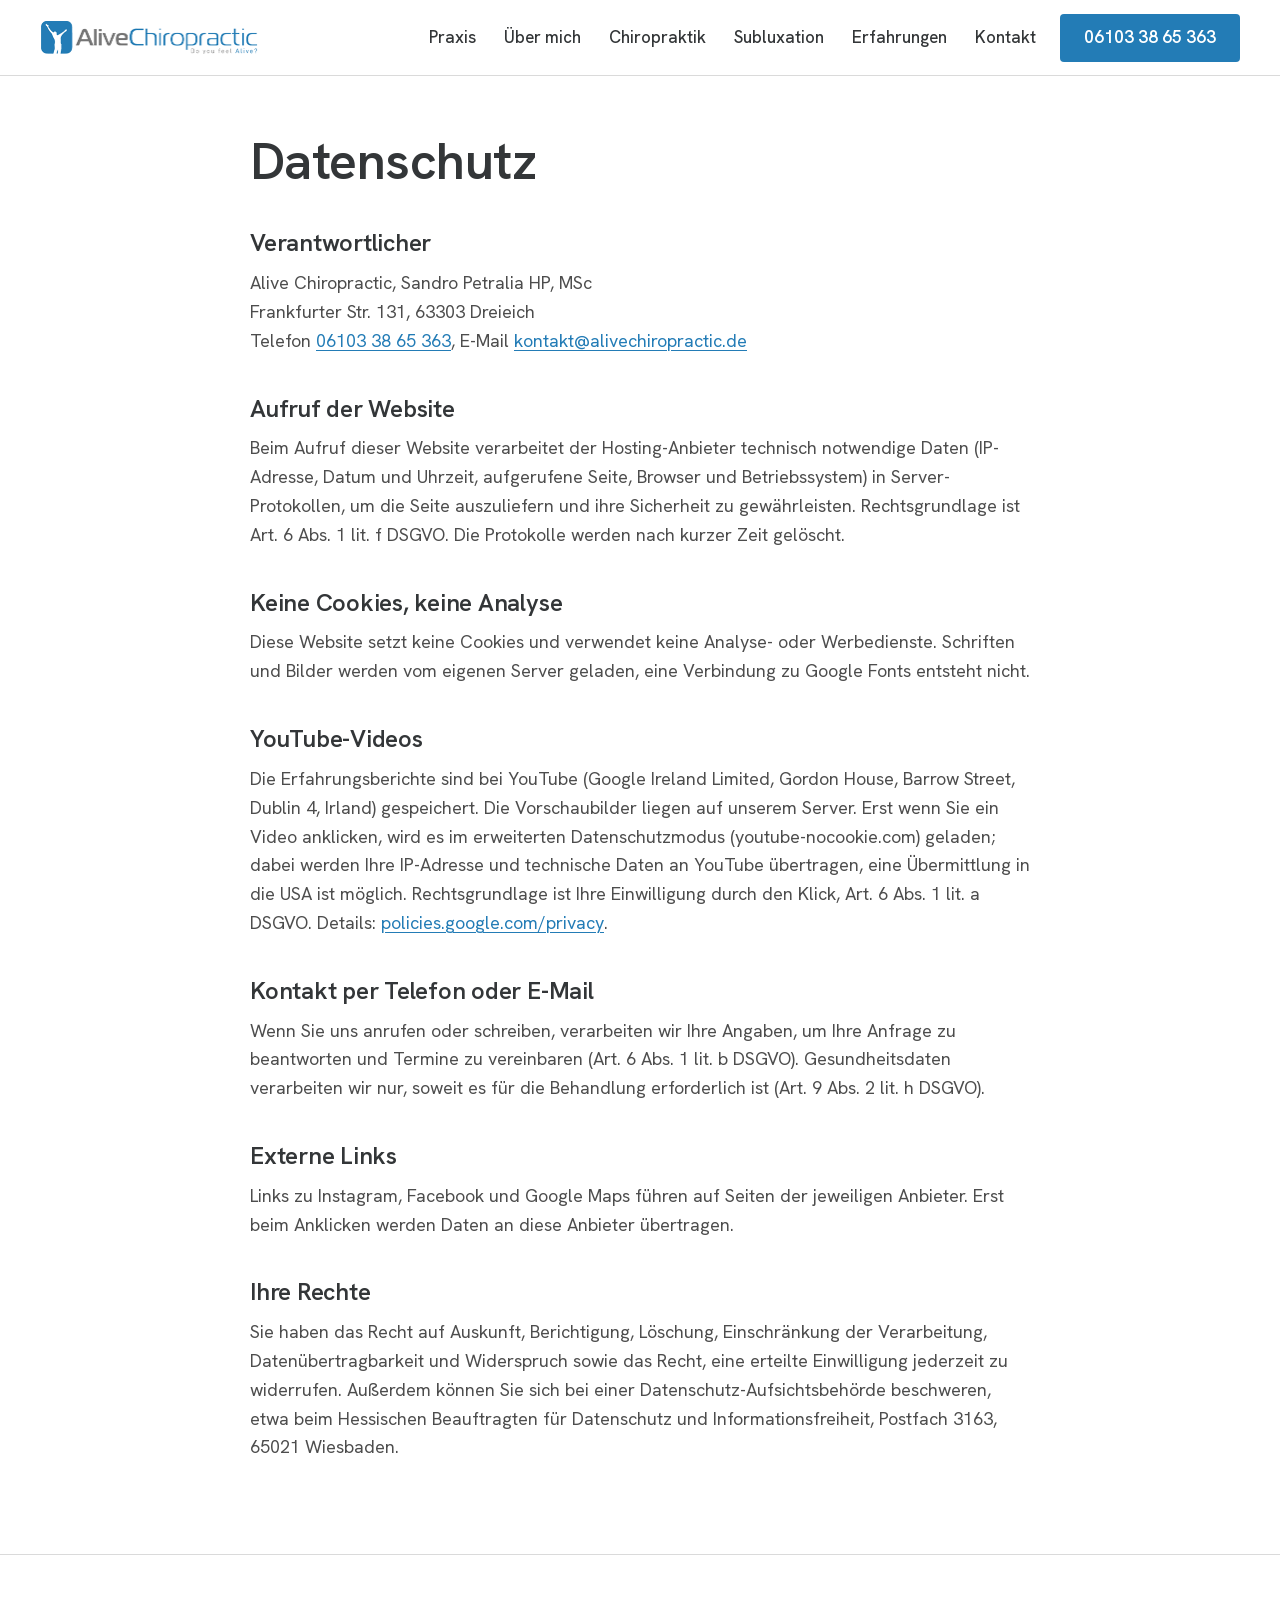
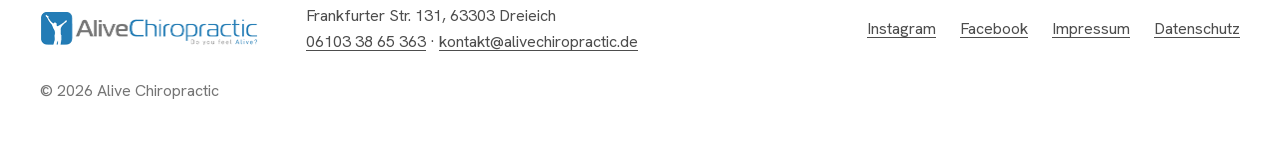
==== datenschutz.html @ 6c3cbe97 "Vorschau aktualisiert" ====
<!doctype html>
<html lang="de">
<head>
<meta charset="utf-8">
<meta name="viewport" content="width=device-width, initial-scale=1">
<title>Datenschutz · Alive Chiropractic</title>
<meta name="robots" content="noindex, nofollow">
<meta name="theme-color" content="#237CB6">
<link rel="icon" href="img/favicon.png">
<link rel="stylesheet" href="fonts/fonts.css">
<link rel="stylesheet" href="css/style.css">
</head>
<body>

<header class="kopf" data-kopf>
  <div class="wrap kopf-in">
    <a class="kopf-logo" href="./" aria-label="Alive Chiropractic, zur Startseite"><img src="img/logo.png" alt="Alive Chiropractic · Do you feel Alive?" width="437" height="66"></a>
    <nav class="kopf-nav" id="menu" aria-label="Hauptmenü">
      <a href="./#praxis">Praxis</a>
      <a href="./#ueber">Über mich</a>
      <a href="./#chiropraktik">Chiropraktik</a>
      <a href="./#subluxation">Subluxation</a>
      <a href="./#erfahrungen">Erfahrungen</a>
      <a href="./#kontakt">Kontakt</a>
    </nav>
    <a class="btn btn-blau kopf-tel" href="tel:+4961033865363">06103 38 65 363</a>
    <button class="kopf-toggle" type="button" aria-controls="menu" aria-expanded="false" data-toggle><span></span><span></span><span class="sr">Menü</span></button>
  </div>
</header>

<main class="seite">
<div class="wrap">
<h1>Datenschutz</h1>
<h2>Verantwortlicher</h2>
<p>Alive Chiropractic, Sandro Petralia HP, MSc<br>Frankfurter Str. 131, 63303 Dreieich<br>Telefon <a href="tel:+4961033865363">06103 38 65 363</a>, E-Mail <a href="mailto:kontakt@alivechiropractic.de">kontakt@alivechiropractic.de</a></p>
<h2>Aufruf der Website</h2>
<p>Beim Aufruf dieser Website verarbeitet der Hosting-Anbieter technisch notwendige Daten (IP-Adresse, Datum und Uhrzeit, aufgerufene Seite, Browser und Betriebssystem) in Server-Protokollen, um die Seite auszuliefern und ihre Sicherheit zu gewährleisten. Rechtsgrundlage ist Art. 6 Abs. 1 lit. f DSGVO. Die Protokolle werden nach kurzer Zeit gelöscht.</p>
<h2>Keine Cookies, keine Analyse</h2>
<p>Diese Website setzt keine Cookies und verwendet keine Analyse- oder Werbedienste. Schriften und Bilder werden vom eigenen Server geladen, eine Verbindung zu Google Fonts entsteht nicht.</p>
<h2>YouTube-Videos</h2>
<p>Die Erfahrungsberichte sind bei YouTube (Google Ireland Limited, Gordon House, Barrow Street, Dublin 4, Irland) gespeichert. Die Vorschaubilder liegen auf unserem Server. Erst wenn Sie ein Video anklicken, wird es im erweiterten Datenschutzmodus (youtube-nocookie.com) geladen; dabei werden Ihre IP-Adresse und technische Daten an YouTube übertragen, eine Übermittlung in die USA ist möglich. Rechtsgrundlage ist Ihre Einwilligung durch den Klick, Art. 6 Abs. 1 lit. a DSGVO. Details: <a href="https://policies.google.com/privacy" target="_blank" rel="noopener">policies.google.com/privacy</a>.</p>
<h2>Kontakt per Telefon oder E-Mail</h2>
<p>Wenn Sie uns anrufen oder schreiben, verarbeiten wir Ihre Angaben, um Ihre Anfrage zu beantworten und Termine zu vereinbaren (Art. 6 Abs. 1 lit. b DSGVO). Gesundheitsdaten verarbeiten wir nur, soweit es für die Behandlung erforderlich ist (Art. 9 Abs. 2 lit. h DSGVO).</p>
<h2>Externe Links</h2>
<p>Links zu Instagram, Facebook und Google Maps führen auf Seiten der jeweiligen Anbieter. Erst beim Anklicken werden Daten an diese Anbieter übertragen.</p>
<h2>Ihre Rechte</h2>
<p>Sie haben das Recht auf Auskunft, Berichtigung, Löschung, Einschränkung der Verarbeitung, Datenübertragbarkeit und Widerspruch sowie das Recht, eine erteilte Einwilligung jederzeit zu widerrufen. Außerdem können Sie sich bei einer Datenschutz-Aufsichtsbehörde beschweren, etwa beim Hessischen Beauftragten für Datenschutz und Informationsfreiheit, Postfach 3163, 65021 Wiesbaden.</p>
</div>
</main>

<footer class="fuss">
  <div class="wrap fuss-in">
    <img class="fuss-logo" src="img/logo.png" alt="Alive Chiropractic" width="437" height="66" loading="lazy">
    <p>Frankfurter Str. 131, 63303 Dreieich<br><a href="tel:+4961033865363">06103 38 65 363</a> · <a href="mailto:kontakt@alivechiropractic.de">kontakt@alivechiropractic.de</a></p>
    <nav class="fuss-nav" aria-label="Weitere Links">
      <a href="https://www.instagram.com/alivechiropractic/" target="_blank" rel="noopener">Instagram</a>
      <a href="https://www.facebook.com/alivechiropractic/" target="_blank" rel="noopener">Facebook</a>
      <a href="impressum.html">Impressum</a>
      <a href="datenschutz.html">Datenschutz</a>
    </nav>
    <p class="fuss-copy">© 2026 Alive Chiropractic</p>
  </div>
</footer>

<script src="js/site.js" defer></script>
</body>
</html>
---- fonts/fonts.css ----
/* Hanken Grotesk normal 300-800 latin-ext */
@font-face {
  font-family: 'Hanken Grotesk';
  font-style: normal;
  font-weight: 300 800;
  font-display: swap;
  src: url(hanken-grotesk-normal-300-800-latin-ext.woff2) format('woff2');
  unicode-range: U+0100-02BA, U+02BD-02C5, U+02C7-02CC, U+02CE-02D7, U+02DD-02FF, U+0304, U+0308, U+0329, U+1D00-1DBF, U+1E00-1E9F, U+1EF2-1EFF, U+2020, U+20A0-20AB, U+20AD-20C4, U+2113, U+2C60-2C7F, U+A720-A7FF;
}
/* Hanken Grotesk normal 300-800 latin */
@font-face {
  font-family: 'Hanken Grotesk';
  font-style: normal;
  font-weight: 300 800;
  font-display: swap;
  src: url(hanken-grotesk-normal-300-800-latin.woff2) format('woff2');
  unicode-range: U+0000-00FF, U+0131, U+0152-0153, U+02BB-02BC, U+02C6, U+02DA, U+02DC, U+0304, U+0308, U+0329, U+2000-206F, U+20AC, U+2122, U+2191, U+2193, U+2212, U+2215, U+FEFF, U+FFFD;
}
---- css/style.css ----
/* Alive Chiropractic · Redesign 2026
   Farben wie bisher: Logo-Blau #237CB6, Logo-Grau #757575, Textgrau, Weiß, helles Grau.
   Eine Schrift (Hanken Grotesk), mobile first (min-width 600 / 900 / 1200). */
:root {
  --blau: #237CB6;
  --blau-dunkel: #1A6496;
  --grau: #757575;
  --text: #333638;
  --text-2: #4D4D4D;
  --linie: #DADADA;
  --hell: #F0F0F0;
  --weiss: #FFFFFF;
  --kopf-h: 64px;
  --rand: 20px;
  --font: "Hanken Grotesk", "Helvetica Neue", Arial, sans-serif;
}
@media (min-width: 900px) { :root { --kopf-h: 76px; --rand: 40px; } }

*, *::before, *::after { box-sizing: border-box; }
html { -webkit-text-size-adjust: 100%; scroll-behavior: smooth; scroll-padding-top: var(--kopf-h); }
body { margin: 0; background: var(--weiss); color: var(--text); font: 400 18px/1.6 var(--font); -webkit-font-smoothing: antialiased; }
img { display: block; max-width: 100%; height: auto; }
a { color: var(--blau); text-decoration-thickness: 1px; text-underline-offset: 3px; }
a:hover { color: var(--blau-dunkel); }
h1, h2, h3, p, dl, dd, ul, figure { margin: 0; }
h1, h2, h3 { font-weight: 600; line-height: 1.12; letter-spacing: -0.01em; hyphens: auto; overflow-wrap: break-word; }
.sr { position: absolute; width: 1px; height: 1px; overflow: hidden; clip: rect(0 0 0 0); white-space: nowrap; }
.wrap { width: 100%; max-width: 1320px; margin: 0 auto; padding: 0 var(--rand); }

/* Buttons: rechteckig, Logo-Blau */
.btn { display: inline-flex; align-items: center; justify-content: center; min-height: 48px; padding: 0 22px; border: 2px solid transparent; border-radius: 4px;
  font: 600 17px/1.2 var(--font); text-decoration: none; white-space: nowrap; transition: background .2s, color .2s, border-color .2s; }
.btn-blau { background: var(--blau); color: var(--weiss); }
.btn-blau:hover { background: var(--blau-dunkel); color: var(--weiss); }
.btn-weiss { background: var(--weiss); color: var(--blau); }
.btn-weiss:hover { background: #E6F0F7; color: var(--blau-dunkel); }
.btn-linie { border-color: rgba(255,255,255,.85); color: var(--weiss); }
.btn-linie:hover { background: rgba(255,255,255,.14); color: var(--weiss); }
.pfeil { font-weight: 600; text-decoration: none; }
.pfeil::after { content: " →"; }
.pfeil:hover { text-decoration: underline; }

/* Kopfzeile */
.kopf { position: fixed; inset: 0 0 auto; z-index: 50; height: var(--kopf-h); background: var(--weiss); border-bottom: 1px solid var(--linie); }
.kopf-in { display: flex; align-items: center; gap: 24px; height: 100%; }
.kopf-logo { flex: 0 1 auto; margin-right: auto; }
.kopf-logo img { width: 190px; }
.kopf-nav { display: none; }
.kopf-tel { display: none; }
.kopf-toggle { position: relative; width: 44px; height: 44px; margin-right: -10px; border: 0; background: none; cursor: pointer; }
.kopf-toggle span:not(.sr) { position: absolute; left: 11px; right: 11px; height: 2px; background: var(--text); transition: transform .25s; }
.kopf-toggle span:nth-child(1) { top: 17px; }
.kopf-toggle span:nth-child(2) { top: 25px; }
.kopf.is-open .kopf-toggle span:nth-child(1) { transform: translateY(4px) rotate(45deg); }
.kopf.is-open .kopf-toggle span:nth-child(2) { transform: translateY(-4px) rotate(-45deg); }
.kopf.is-open .kopf-nav { display: flex; flex-direction: column; position: absolute; top: var(--kopf-h); left: 0; right: 0; padding: 8px var(--rand) 24px; background: var(--weiss); border-bottom: 1px solid var(--linie); }
.kopf-nav a { padding: 12px 0; color: var(--text); font-weight: 500; text-decoration: none; border-bottom: 1px solid var(--hell); }
.kopf-nav a:hover { color: var(--blau); }
@media (min-width: 600px) { .kopf-tel { display: inline-flex; } }
@media (min-width: 1240px) {
  .kopf-logo img { width: 218px; }
  .kopf-toggle { display: none; }
  .kopf-nav, .kopf.is-open .kopf-nav { display: flex; flex-direction: row; position: static; gap: 28px; padding: 0; border: 0; background: none; }
  .kopf-nav a { padding: 6px 0; border: 0; font-size: 17px; }
}

/* Hero: gepinnte Bildfolge (js/hero.js) */
.hero { position: relative; height: 100vh; height: 100svh; min-height: 520px; padding-top: var(--kopf-h); background: #3D82C2; }
.hero-stage { position: relative; height: 100%; overflow: hidden; }
.hero-poster, .hero-canvas { position: absolute; inset: 0; width: 100%; height: 100%; }
.hero-poster { object-fit: cover; object-position: 75% 100%; }
.hero.is-ready .hero-poster { visibility: hidden; }
.hero-shade { position: absolute; inset: 0; pointer-events: none;
  background: linear-gradient(180deg, rgba(20,60,100,.38) 0%, rgba(20,60,100,.12) 40%, rgba(20,60,100,0) 60%); }
.hero-copy { position: relative; z-index: 2; padding-top: 28px; color: var(--weiss); container-type: inline-size; }
.hero-title { max-width: 11ch; font-size: min(64px, 13cqi); font-weight: 650; text-shadow: 0 1px 24px rgba(10,40,70,.25); }
.hero-lead { max-width: 30em; margin-top: 14px; font-size: 18px; line-height: 1.5; text-shadow: 0 1px 14px rgba(10,40,70,.35); }
.hero-cta { display: flex; flex-wrap: wrap; gap: 12px; margin-top: 22px; }
.hero-note { position: absolute; z-index: 2; right: 12px; bottom: 10px; color: rgba(255,255,255,.85); font-size: 12px; text-shadow: 0 1px 6px rgba(0,0,0,.4); }
@media (min-width: 900px) and (min-aspect-ratio: 11/10) {
  .hero-shade { background: linear-gradient(90deg, rgba(20,60,100,.42) 0%, rgba(20,60,100,.18) 38%, rgba(20,60,100,0) 58%); }
  .hero-copy { position: absolute; inset: 0; display: flex; flex-direction: column; justify-content: center; padding-top: 0; padding-bottom: 6vh; }
  .hero-copy > * { max-width: 640px; }
  .hero-title { font-size: min(84px, 8.4cqi); }
  .hero-lead { font-size: 21px; margin-top: 20px; }
  .hero-cta { margin-top: 30px; }
  .hero-note { right: 20px; bottom: 14px; font-size: 13px; }
}

/* Abschnitte: Titel links, Text rechts */
.abschnitt { padding: 64px 0; }
.raster { display: grid; gap: 20px; container-type: inline-size; }
.raster-2 { margin-top: 48px; padding-top: 28px; border-top: 1px solid var(--linie); }
.titel { font-size: min(44px, 9cqi); color: var(--text); }
.titel-klein { font-size: 22px; line-height: 1.25; }
.text { display: grid; gap: 18px; max-width: 760px; }
.text p { color: var(--text-2); }
.gross { font-size: 22px; line-height: 1.45; color: var(--text) !important; }
.unter { margin-top: 8px; color: var(--grau); font-size: 19px; }
.hinweis { font-size: 16px; }
.antwort { font-size: 72px; line-height: 1; font-weight: 700; color: var(--blau) !important; letter-spacing: -0.02em; }
@media (min-width: 900px) {
  .abschnitt { padding: 110px 0; }
  .raster { grid-template-columns: 5fr 7fr; gap: 48px; align-items: start; }
  .titel { font-size: min(52px, 4.4cqi); }
  .kontakt-text .titel { font-size: min(52px, 10cqi); }
  .raster-2 { margin-top: 72px; padding-top: 40px; }
  .titel-klein { font-size: 24px; }
  .gross { font-size: 25px; }
  .antwort { font-size: 120px; }
}

/* Bildband unter der Begrüßung (Originalfoto 1155 x 412) */
.band { margin-top: 56px; }
.band img { width: 100%; max-width: 1320px; margin: 0 auto; aspect-ratio: 1155 / 412; object-fit: cover; }
@media (max-width: 599px) { .band img { aspect-ratio: 4 / 3; object-position: 60% 50%; } }
@media (min-width: 900px) { .band { margin-top: 88px; padding: 0 var(--rand); } }

/* Über mich: graue Fläche, Name links mit Foto, Text und Faktentabelle rechts */
.grau { background: var(--hell); }
.person img { width: 100%; margin-top: 28px; border-radius: 4px; }
.fakten { margin-top: 12px; border-top: 1px solid var(--linie); }
.fakten div { display: grid; gap: 2px; padding: 14px 0; border-bottom: 1px solid var(--linie); }
.fakten dt { font-weight: 600; color: var(--text); }
.fakten dd { color: var(--text-2); }
@media (min-width: 600px) { .fakten div { grid-template-columns: 9.5em 1fr; gap: 16px; } }
@media (min-width: 900px) { .person img { margin-top: 40px; } }

/* Listen */
.liste { list-style: none; padding: 0; display: grid; grid-template-columns: 1fr; border-top: 1px solid var(--linie); }
.liste li { padding: 11px 0; border-bottom: 1px solid var(--linie); color: var(--text); }
@media (min-width: 600px) { .liste:not(.liste-1) { grid-template-columns: 1fr 1fr; column-gap: 32px; } }

/* Blaues Band: Subluxation */
.blau { padding: 64px 0; background: var(--blau); color: var(--weiss); }
.blau .titel, .blau .gross, .blau .text p, .blau .titel-klein { color: var(--weiss) !important; }
.blau .gross { margin-top: 20px; }
.blau .text p { color: #EAF2F8 !important; }
.blau .titel-klein { margin-top: 12px; }
.blau .liste { border-color: rgba(255,255,255,.35); }
.blau .liste li { color: var(--weiss); border-color: rgba(255,255,255,.35); }
@media (min-width: 900px) { .blau { padding: 110px 0; } }

/* Erfahrungsvideos */
.videos { display: grid; gap: 28px; margin-top: 40px; align-items: start; }
.video { position: relative; display: block; padding: 0; border: 0; background: none; text-align: left; font: inherit; color: var(--text); cursor: pointer; }
.video img { width: 100%; aspect-ratio: 16 / 9; object-fit: cover; border-radius: 4px; }
.video::before { content: ""; position: absolute; z-index: 1; left: 16px; top: 16px; width: 56px; height: 40px; border-radius: 6px; background: var(--blau); transition: background .2s; }
.video::after { content: ""; position: absolute; z-index: 2; left: 39px; top: 27px; border-style: solid; border-width: 9px 0 9px 14px; border-color: transparent transparent transparent #fff; }
.video:hover::before { background: var(--blau-dunkel); }
.video.is-playing::before, .video.is-playing::after { display: none; }
.video-titel { display: block; margin-top: 12px; font-weight: 600; font-size: 18px; line-height: 1.35; }
.video:hover .video-titel { color: var(--blau); }
.video-frame { position: relative; aspect-ratio: 16 / 9; }
.video-frame iframe { position: absolute; inset: 0; width: 100%; height: 100%; border: 0; border-radius: 4px; }
@media (min-width: 600px) { .videos { grid-template-columns: 1fr 1fr; } }
@media (min-width: 900px) { .videos { grid-template-columns: repeat(3, 1fr); gap: 40px 32px; margin-top: 64px; } }

/* Kontakt */
.kontakt { padding: 64px 0; background: var(--hell); }
.kontakt-in { display: grid; gap: 40px; }
.kontakt-text { display: grid; gap: 16px; align-content: start; container-type: inline-size; }
.kontakt-text .gross { margin-top: 4px; }
.kontakt-tel { margin-top: 8px; font-size: min(40px, 10cqi); font-weight: 650; text-decoration: none; letter-spacing: -0.01em; }
address { font-style: normal; color: var(--text); }
.kontakt-text .titel-klein { margin-top: 16px; }
.zeiten { border-top: 1px solid var(--linie); }
.zeiten div { display: grid; gap: 2px; padding: 12px 0; border-bottom: 1px solid var(--linie); }
.zeiten dt { font-weight: 600; }
.zeiten dd { color: var(--text-2); }
.zeiten .is-heute dt::after { content: "Heute"; display: block; font-size: 15px; font-weight: 600; color: var(--blau); }
@media (min-width: 600px) { .zeiten div { grid-template-columns: 13em 1fr; gap: 16px; } }
.karte img { width: 100%; border: 1px solid var(--linie); border-radius: 4px; background: #F2F4F6; }
.karte figcaption { margin-top: 12px; }
@media (min-width: 900px) {
  .kontakt { padding: 110px 0; }
  .kontakt-in { grid-template-columns: 5fr 7fr; gap: 64px; }
  .karte { align-self: start; margin-top: 8px; }
}

/* Fuß */
.fuss { padding: 48px 0 40px; border-top: 1px solid var(--linie); background: var(--weiss); font-size: 16px; color: var(--text-2); }
.fuss-in { display: grid; gap: 18px; }
.fuss-logo { width: 218px; }
.fuss a { color: var(--text-2); }
.fuss a:hover { color: var(--blau); }
.fuss-nav { display: flex; flex-wrap: wrap; gap: 8px 24px; }
.fuss-copy { color: var(--grau); }
@media (min-width: 900px) {
  .fuss-in { grid-template-columns: auto 1fr auto; align-items: center; gap: 24px 48px; }
  .fuss-copy { grid-column: 1 / -1; }
}

/* Unterseiten (Impressum, Datenschutz) */
.seite { padding: calc(var(--kopf-h) + 56px) 0 80px; }
.seite .wrap { max-width: 860px; container-type: inline-size; }
.seite h1 { font-size: min(52px, 10cqi); margin-bottom: 32px; }
.seite h2 { font-size: 24px; margin: 40px 0 12px; }
.seite h3 { font-size: 19px; margin: 24px 0 8px; }
.seite p, .seite li { color: var(--text-2); margin-bottom: 12px; overflow-wrap: break-word; }

@media (prefers-reduced-motion: reduce) { html { scroll-behavior: auto; } }
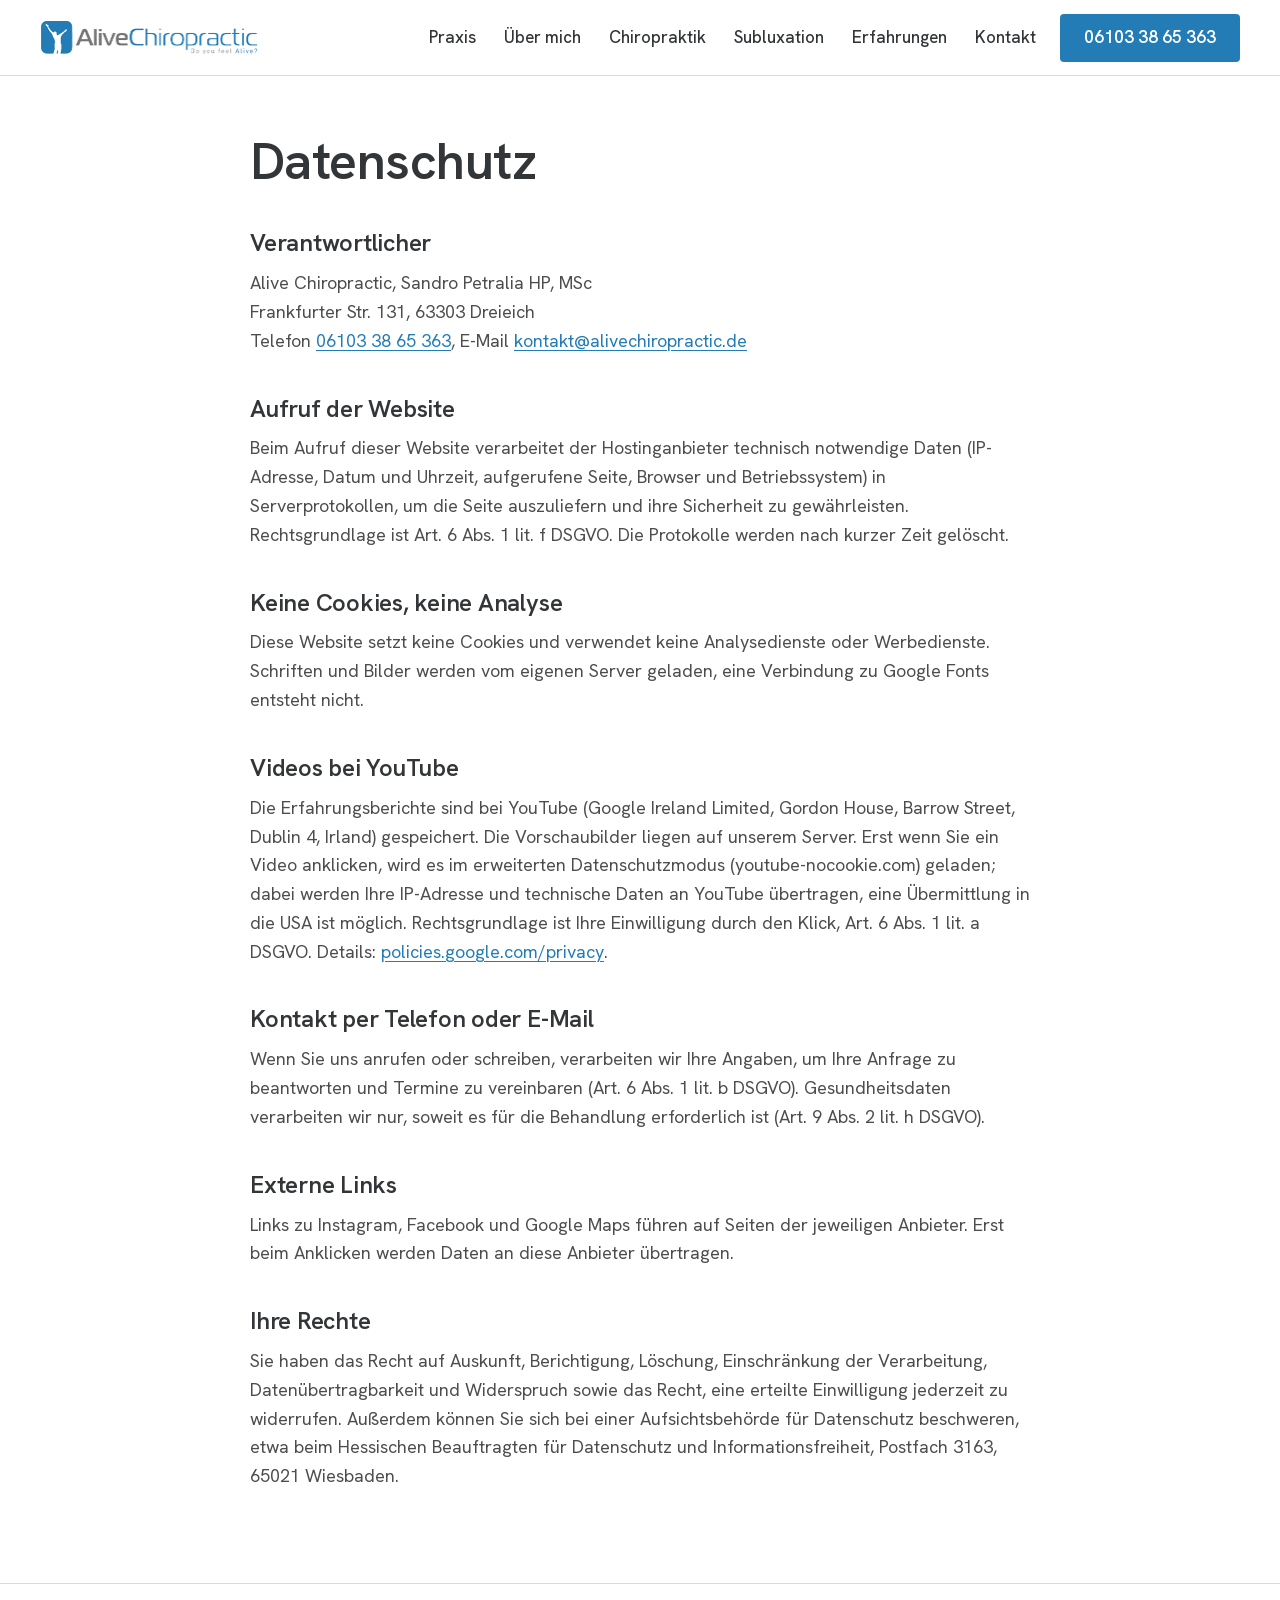
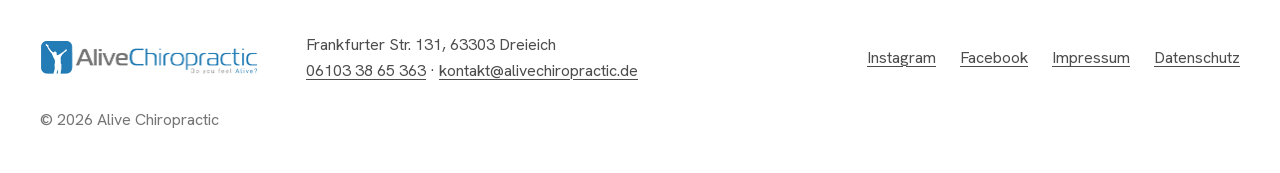
==== commit 2bedd664: "Vorschau aktualisiert" ====
--- a/datenschutz.html
+++ b/datenschutz.html
@@ -34,17 +34,17 @@
 <h2>Verantwortlicher</h2>
 <p>Alive Chiropractic, Sandro Petralia HP, MSc<br>Frankfurter Str. 131, 63303 Dreieich<br>Telefon <a href="tel:+4961033865363">06103 38 65 363</a>, E-Mail <a href="mailto:kontakt@alivechiropractic.de">kontakt@alivechiropractic.de</a></p>
 <h2>Aufruf der Website</h2>
-<p>Beim Aufruf dieser Website verarbeitet der Hosting-Anbieter technisch notwendige Daten (IP-Adresse, Datum und Uhrzeit, aufgerufene Seite, Browser und Betriebssystem) in Server-Protokollen, um die Seite auszuliefern und ihre Sicherheit zu gewährleisten. Rechtsgrundlage ist Art. 6 Abs. 1 lit. f DSGVO. Die Protokolle werden nach kurzer Zeit gelöscht.</p>
+<p>Beim Aufruf dieser Website verarbeitet der Hostinganbieter technisch notwendige Daten (IP-Adresse, Datum und Uhrzeit, aufgerufene Seite, Browser und Betriebssystem) in Serverprotokollen, um die Seite auszuliefern und ihre Sicherheit zu gewährleisten. Rechtsgrundlage ist Art. 6 Abs. 1 lit. f DSGVO. Die Protokolle werden nach kurzer Zeit gelöscht.</p>
 <h2>Keine Cookies, keine Analyse</h2>
-<p>Diese Website setzt keine Cookies und verwendet keine Analyse- oder Werbedienste. Schriften und Bilder werden vom eigenen Server geladen, eine Verbindung zu Google Fonts entsteht nicht.</p>
-<h2>YouTube-Videos</h2>
+<p>Diese Website setzt keine Cookies und verwendet keine Analysedienste oder Werbedienste. Schriften und Bilder werden vom eigenen Server geladen, eine Verbindung zu Google Fonts entsteht nicht.</p>
+<h2>Videos bei YouTube</h2>
 <p>Die Erfahrungsberichte sind bei YouTube (Google Ireland Limited, Gordon House, Barrow Street, Dublin 4, Irland) gespeichert. Die Vorschaubilder liegen auf unserem Server. Erst wenn Sie ein Video anklicken, wird es im erweiterten Datenschutzmodus (youtube-nocookie.com) geladen; dabei werden Ihre IP-Adresse und technische Daten an YouTube übertragen, eine Übermittlung in die USA ist möglich. Rechtsgrundlage ist Ihre Einwilligung durch den Klick, Art. 6 Abs. 1 lit. a DSGVO. Details: <a href="https://policies.google.com/privacy" target="_blank" rel="noopener">policies.google.com/privacy</a>.</p>
 <h2>Kontakt per Telefon oder E-Mail</h2>
 <p>Wenn Sie uns anrufen oder schreiben, verarbeiten wir Ihre Angaben, um Ihre Anfrage zu beantworten und Termine zu vereinbaren (Art. 6 Abs. 1 lit. b DSGVO). Gesundheitsdaten verarbeiten wir nur, soweit es für die Behandlung erforderlich ist (Art. 9 Abs. 2 lit. h DSGVO).</p>
 <h2>Externe Links</h2>
 <p>Links zu Instagram, Facebook und Google Maps führen auf Seiten der jeweiligen Anbieter. Erst beim Anklicken werden Daten an diese Anbieter übertragen.</p>
 <h2>Ihre Rechte</h2>
-<p>Sie haben das Recht auf Auskunft, Berichtigung, Löschung, Einschränkung der Verarbeitung, Datenübertragbarkeit und Widerspruch sowie das Recht, eine erteilte Einwilligung jederzeit zu widerrufen. Außerdem können Sie sich bei einer Datenschutz-Aufsichtsbehörde beschweren, etwa beim Hessischen Beauftragten für Datenschutz und Informationsfreiheit, Postfach 3163, 65021 Wiesbaden.</p>
+<p>Sie haben das Recht auf Auskunft, Berichtigung, Löschung, Einschränkung der Verarbeitung, Datenübertragbarkeit und Widerspruch sowie das Recht, eine erteilte Einwilligung jederzeit zu widerrufen. Außerdem können Sie sich bei einer Aufsichtsbehörde für Datenschutz beschweren, etwa beim Hessischen Beauftragten für Datenschutz und Informationsfreiheit, Postfach 3163, 65021 Wiesbaden.</p>
 </div>
 </main>
 
--- a/css/style.css
+++ b/css/style.css
@@ -23,7 +23,7 @@
 a { color: var(--blau); text-decoration-thickness: 1px; text-underline-offset: 3px; }
 a:hover { color: var(--blau-dunkel); }
 h1, h2, h3, p, dl, dd, ul, figure { margin: 0; }
-h1, h2, h3 { font-weight: 600; line-height: 1.12; letter-spacing: -0.01em; hyphens: auto; overflow-wrap: break-word; }
+h1, h2, h3 { font-weight: 600; line-height: 1.12; letter-spacing: -0.01em; hyphens: manual; text-wrap: balance; }
 .sr { position: absolute; width: 1px; height: 1px; overflow: hidden; clip: rect(0 0 0 0); white-space: nowrap; }
 .wrap { width: 100%; max-width: 1320px; margin: 0 auto; padding: 0 var(--rand); }
 
@@ -36,6 +36,8 @@
 .btn-weiss:hover { background: #E6F0F7; color: var(--blau-dunkel); }
 .btn-linie { border-color: rgba(255,255,255,.85); color: var(--weiss); }
 .btn-linie:hover { background: rgba(255,255,255,.14); color: var(--weiss); }
+.btn-dunkel { border-color: #1E2124; color: #1E2124; background: rgba(255,255,255,.35); }
+.btn-dunkel:hover { background: rgba(255,255,255,.7); color: #1E2124; }
 .pfeil { font-weight: 600; text-decoration: none; }
 .pfeil::after { content: " →"; }
 .pfeil:hover { text-decoration: underline; }
@@ -65,26 +67,35 @@
 }
 
 /* Hero: gepinnte Bildfolge (js/hero.js) */
-.hero { position: relative; height: 100vh; height: 100svh; min-height: 520px; padding-top: var(--kopf-h); background: #3D82C2; }
+.hero { position: relative; height: 100vh; height: 100svh; min-height: 520px; padding-top: var(--kopf-h); background: #E8DCC6; }
 .hero-stage { position: relative; height: 100%; overflow: hidden; }
 .hero-poster, .hero-canvas { position: absolute; inset: 0; width: 100%; height: 100%; }
 .hero-poster { object-fit: cover; object-position: 75% 100%; }
 .hero.is-ready .hero-poster { visibility: hidden; }
 .hero-shade { position: absolute; inset: 0; pointer-events: none;
-  background: linear-gradient(180deg, rgba(20,60,100,.38) 0%, rgba(20,60,100,.12) 40%, rgba(20,60,100,0) 60%); }
-.hero-copy { position: relative; z-index: 2; padding-top: 28px; color: var(--weiss); container-type: inline-size; }
-.hero-title { max-width: 11ch; font-size: min(64px, 13cqi); font-weight: 650; text-shadow: 0 1px 24px rgba(10,40,70,.25); }
-.hero-lead { max-width: 30em; margin-top: 14px; font-size: 18px; line-height: 1.5; text-shadow: 0 1px 14px rgba(10,40,70,.35); }
+  background: linear-gradient(180deg, rgba(255,251,244,.42) 0%, rgba(255,251,244,.16) 38%, rgba(255,251,244,0) 55%); }
+/* Warmer, heller Himmel: dunkle Schrift, Hauptbutton im Logo-Blau */
+.hero-copy { position: relative; z-index: 2; padding-top: 28px; color: #1E2124; container-type: inline-size; }
+/* Titel immer einzeilig: Textbreite 11,23 em, Schrift per cqi an die Spaltenbreite gekoppelt */
+.hero-title { max-width: none !important; white-space: nowrap; font-size: min(64px, 8.6cqi); font-weight: 650; text-shadow: 0 0 28px rgba(255,248,236,.55); }
+.hero-lead { max-width: 30em; margin-top: 14px; font-size: 18px; line-height: 1.5; text-shadow: 0 0 16px rgba(255,248,236,.7); }
 .hero-cta { display: flex; flex-wrap: wrap; gap: 12px; margin-top: 22px; }
 .hero-note { position: absolute; z-index: 2; right: 12px; bottom: 10px; color: rgba(255,255,255,.85); font-size: 12px; text-shadow: 0 1px 6px rgba(0,0,0,.4); }
 @media (min-width: 900px) and (min-aspect-ratio: 11/10) {
-  .hero-shade { background: linear-gradient(90deg, rgba(20,60,100,.42) 0%, rgba(20,60,100,.18) 38%, rgba(20,60,100,0) 58%); }
-  .hero-copy { position: absolute; inset: 0; display: flex; flex-direction: column; justify-content: center; padding-top: 0; padding-bottom: 6vh; }
+  .hero-shade { background: radial-gradient(ellipse 60% 55% at 18% 22%, rgba(255,251,244,.5) 0%, rgba(255,251,244,.2) 55%, rgba(255,251,244,0) 100%); }
+  /* Text oben im Himmel, damit die Skyline am Horizont (ca. 58 % der Bildhöhe) frei bleibt */
+  .hero-copy { position: absolute; inset: 0; display: flex; flex-direction: column; justify-content: flex-start; padding-top: clamp(40px, 11vh, 150px); }
   .hero-copy > * { max-width: 640px; }
-  .hero-title { font-size: min(84px, 8.4cqi); }
+  .hero-title { font-size: min(60px, 8.6cqi); }   /* endet vor der erhobenen linken Hand (ca. 60 % der Bildbreite) */
   .hero-lead { font-size: 21px; margin-top: 20px; }
   .hero-cta { margin-top: 30px; }
   .hero-note { right: 20px; bottom: 14px; font-size: 13px; }
+}
+
+/* Quer, aber eher quadratisch (z. B. 1024 x 768): Bild wird seitlich stärker beschnitten, die Hand rückt nach links */
+@media (min-width: 900px) and (min-aspect-ratio: 11/10) and (max-aspect-ratio: 3/2) {
+  .hero-title { font-size: min(44px, 4.6vw); }
+  .hero-copy > .hero-lead { max-width: 46vw; font-size: 18px; }
 }
 
 /* Abschnitte: Titel links, Text rechts */
@@ -134,12 +145,15 @@
 /* Blaues Band: Subluxation */
 .blau { padding: 64px 0; background: var(--blau); color: var(--weiss); }
 .blau .titel, .blau .gross, .blau .text p, .blau .titel-klein { color: var(--weiss) !important; }
-.blau .gross { margin-top: 20px; }
+.blau .gross { margin-top: 4px; }
 .blau .text p { color: #EAF2F8 !important; }
 .blau .titel-klein { margin-top: 12px; }
 .blau .liste { border-color: rgba(255,255,255,.35); }
 .blau .liste li { color: var(--weiss); border-color: rgba(255,255,255,.35); }
 @media (min-width: 900px) { .blau { padding: 110px 0; } }
+
+/* Überschrift über die volle Breite, immer einzeilig (Textbreite 11,24 em) */
+.blau .titel-zeile { grid-column: 1 / -1; white-space: nowrap; font-size: min(52px, 8.6cqi); }
 
 /* Erfahrungsvideos */
 .videos { display: grid; gap: 28px; margin-top: 40px; align-items: start; }
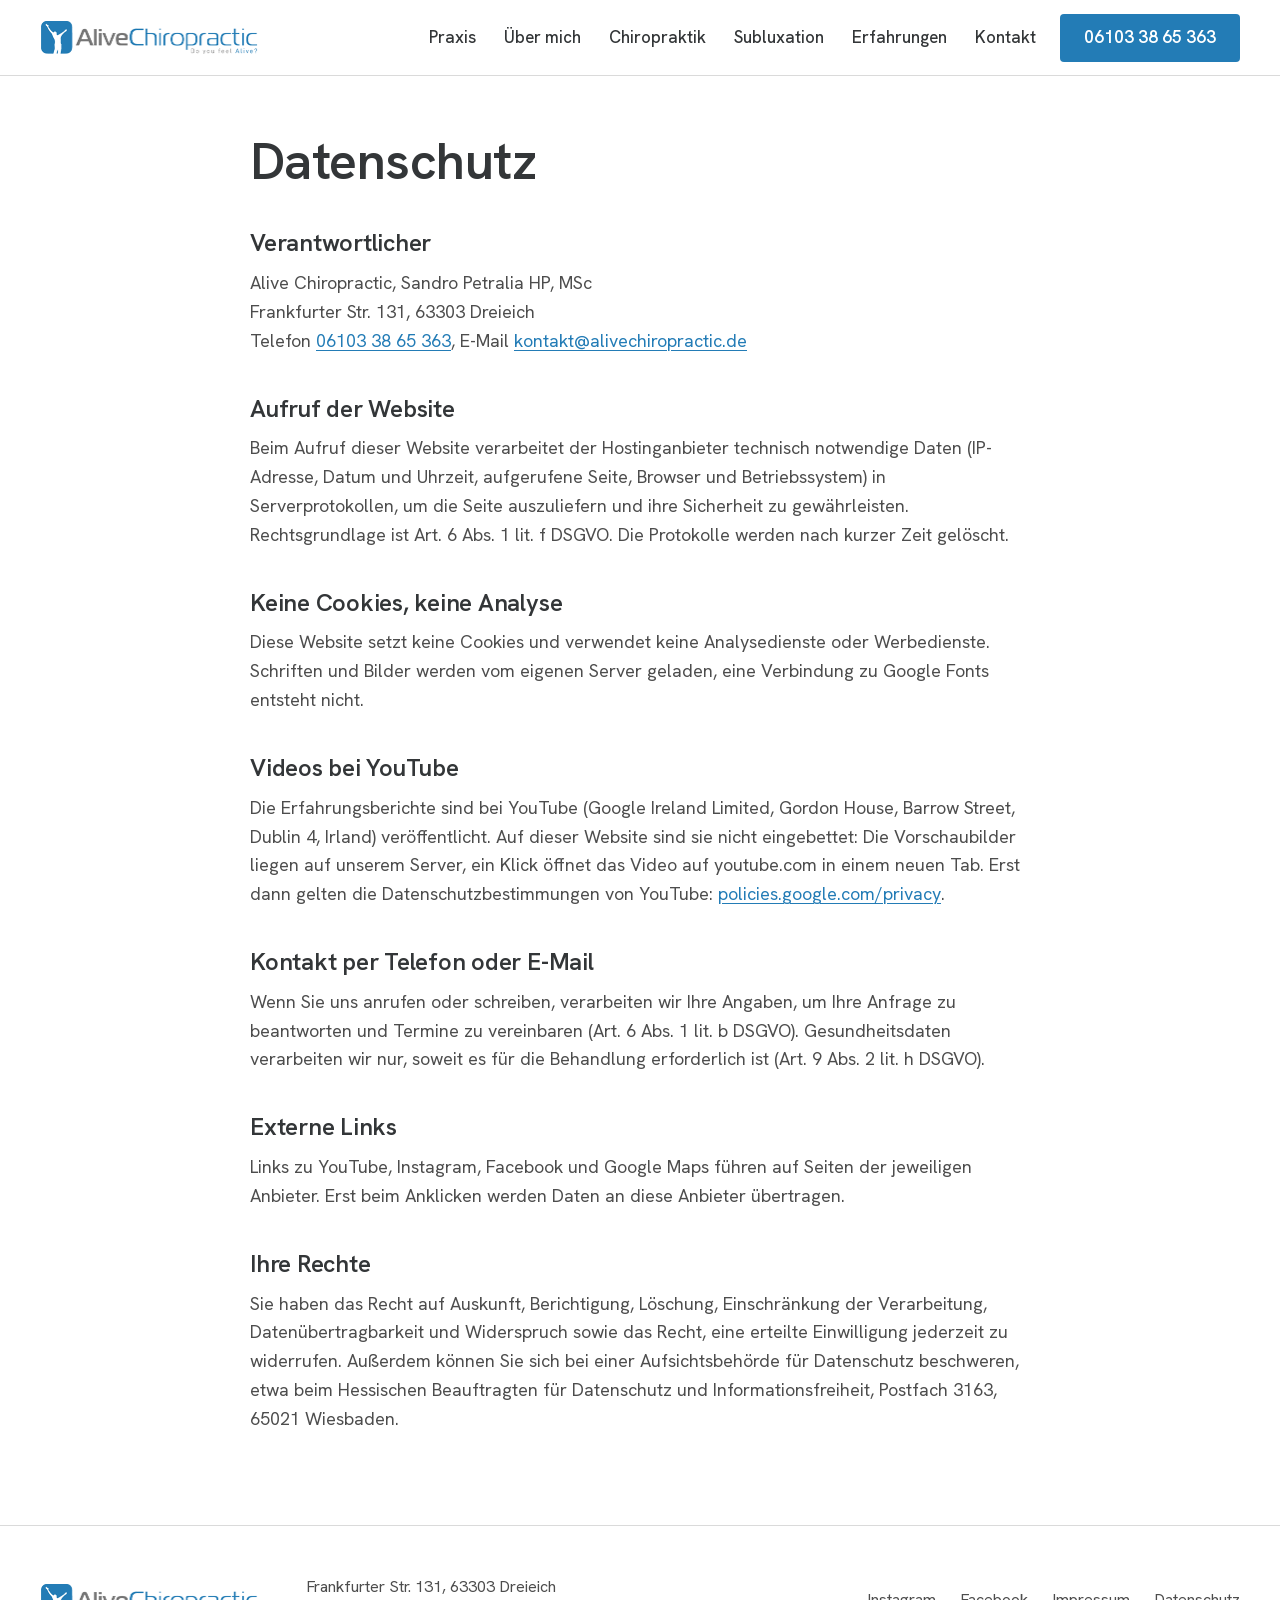
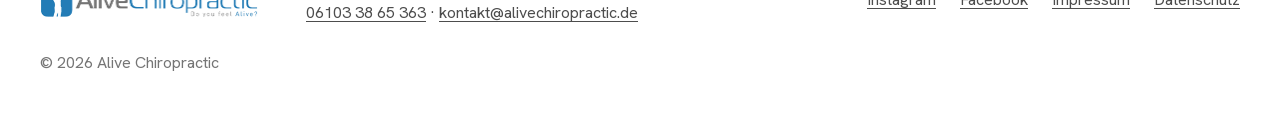
==== commit 1c8df837: "Vorschau aktualisiert" ====
--- a/datenschutz.html
+++ b/datenschutz.html
@@ -38,11 +38,11 @@
 <h2>Keine Cookies, keine Analyse</h2>
 <p>Diese Website setzt keine Cookies und verwendet keine Analysedienste oder Werbedienste. Schriften und Bilder werden vom eigenen Server geladen, eine Verbindung zu Google Fonts entsteht nicht.</p>
 <h2>Videos bei YouTube</h2>
-<p>Die Erfahrungsberichte sind bei YouTube (Google Ireland Limited, Gordon House, Barrow Street, Dublin 4, Irland) gespeichert. Die Vorschaubilder liegen auf unserem Server. Erst wenn Sie ein Video anklicken, wird es im erweiterten Datenschutzmodus (youtube-nocookie.com) geladen; dabei werden Ihre IP-Adresse und technische Daten an YouTube übertragen, eine Übermittlung in die USA ist möglich. Rechtsgrundlage ist Ihre Einwilligung durch den Klick, Art. 6 Abs. 1 lit. a DSGVO. Details: <a href="https://policies.google.com/privacy" target="_blank" rel="noopener">policies.google.com/privacy</a>.</p>
+<p>Die Erfahrungsberichte sind bei YouTube (Google Ireland Limited, Gordon House, Barrow Street, Dublin 4, Irland) veröffentlicht. Auf dieser Website sind sie nicht eingebettet: Die Vorschaubilder liegen auf unserem Server, ein Klick öffnet das Video auf youtube.com in einem neuen Tab. Erst dann gelten die Datenschutzbestimmungen von YouTube: <a href="https://policies.google.com/privacy" target="_blank" rel="noopener">policies.google.com/privacy</a>.</p>
 <h2>Kontakt per Telefon oder E-Mail</h2>
 <p>Wenn Sie uns anrufen oder schreiben, verarbeiten wir Ihre Angaben, um Ihre Anfrage zu beantworten und Termine zu vereinbaren (Art. 6 Abs. 1 lit. b DSGVO). Gesundheitsdaten verarbeiten wir nur, soweit es für die Behandlung erforderlich ist (Art. 9 Abs. 2 lit. h DSGVO).</p>
 <h2>Externe Links</h2>
-<p>Links zu Instagram, Facebook und Google Maps führen auf Seiten der jeweiligen Anbieter. Erst beim Anklicken werden Daten an diese Anbieter übertragen.</p>
+<p>Links zu YouTube, Instagram, Facebook und Google Maps führen auf Seiten der jeweiligen Anbieter. Erst beim Anklicken werden Daten an diese Anbieter übertragen.</p>
 <h2>Ihre Rechte</h2>
 <p>Sie haben das Recht auf Auskunft, Berichtigung, Löschung, Einschränkung der Verarbeitung, Datenübertragbarkeit und Widerspruch sowie das Recht, eine erteilte Einwilligung jederzeit zu widerrufen. Außerdem können Sie sich bei einer Aufsichtsbehörde für Datenschutz beschweren, etwa beim Hessischen Beauftragten für Datenschutz und Informationsfreiheit, Postfach 3163, 65021 Wiesbaden.</p>
 </div>
--- a/css/style.css
+++ b/css/style.css
@@ -121,9 +121,9 @@
   .antwort { font-size: 120px; }
 }
 
-/* Bildband unter der Begrüßung (Originalfoto 1155 x 412) */
+/* Bildband (Praxisfotos, mit Higgsfield heller und in 4K neu aufgebaut, 21:9) */
 .band { margin-top: 56px; }
-.band img { width: 100%; max-width: 1320px; margin: 0 auto; aspect-ratio: 1155 / 412; object-fit: cover; }
+.band img { width: 100%; max-width: 1320px; margin: 0 auto; aspect-ratio: 21 / 9; object-fit: cover; }
 @media (max-width: 599px) { .band img { aspect-ratio: 4 / 3; object-position: 60% 50%; } }
 @media (min-width: 900px) { .band { margin-top: 88px; padding: 0 var(--rand); } }
 
@@ -157,7 +157,7 @@
 
 /* Erfahrungsvideos */
 .videos { display: grid; gap: 28px; margin-top: 40px; align-items: start; }
-.video { position: relative; display: block; padding: 0; border: 0; background: none; text-align: left; font: inherit; color: var(--text); cursor: pointer; }
+.video { position: relative; display: block; padding: 0; border: 0; background: none; text-align: left; font: inherit; color: var(--text); text-decoration: none; cursor: pointer; }
 .video img { width: 100%; aspect-ratio: 16 / 9; object-fit: cover; border-radius: 4px; }
 .video::before { content: ""; position: absolute; z-index: 1; left: 16px; top: 16px; width: 56px; height: 40px; border-radius: 6px; background: var(--blau); transition: background .2s; }
 .video::after { content: ""; position: absolute; z-index: 2; left: 39px; top: 27px; border-style: solid; border-width: 9px 0 9px 14px; border-color: transparent transparent transparent #fff; }
@@ -183,7 +183,7 @@
 .zeiten dt { font-weight: 600; }
 .zeiten dd { color: var(--text-2); }
 .zeiten .is-heute dt::after { content: "Heute"; display: block; font-size: 15px; font-weight: 600; color: var(--blau); }
-@media (min-width: 600px) { .zeiten div { grid-template-columns: 13em 1fr; gap: 16px; } }
+@media (min-width: 600px) { .zeiten div { grid-template-columns: 13em 1fr; gap: 16px; } .zeiten.anfahrt div { grid-template-columns: 6.5em 1fr; } }
 .karte img { width: 100%; border: 1px solid var(--linie); border-radius: 4px; background: #F2F4F6; }
 .karte figcaption { margin-top: 12px; }
 @media (min-width: 900px) {
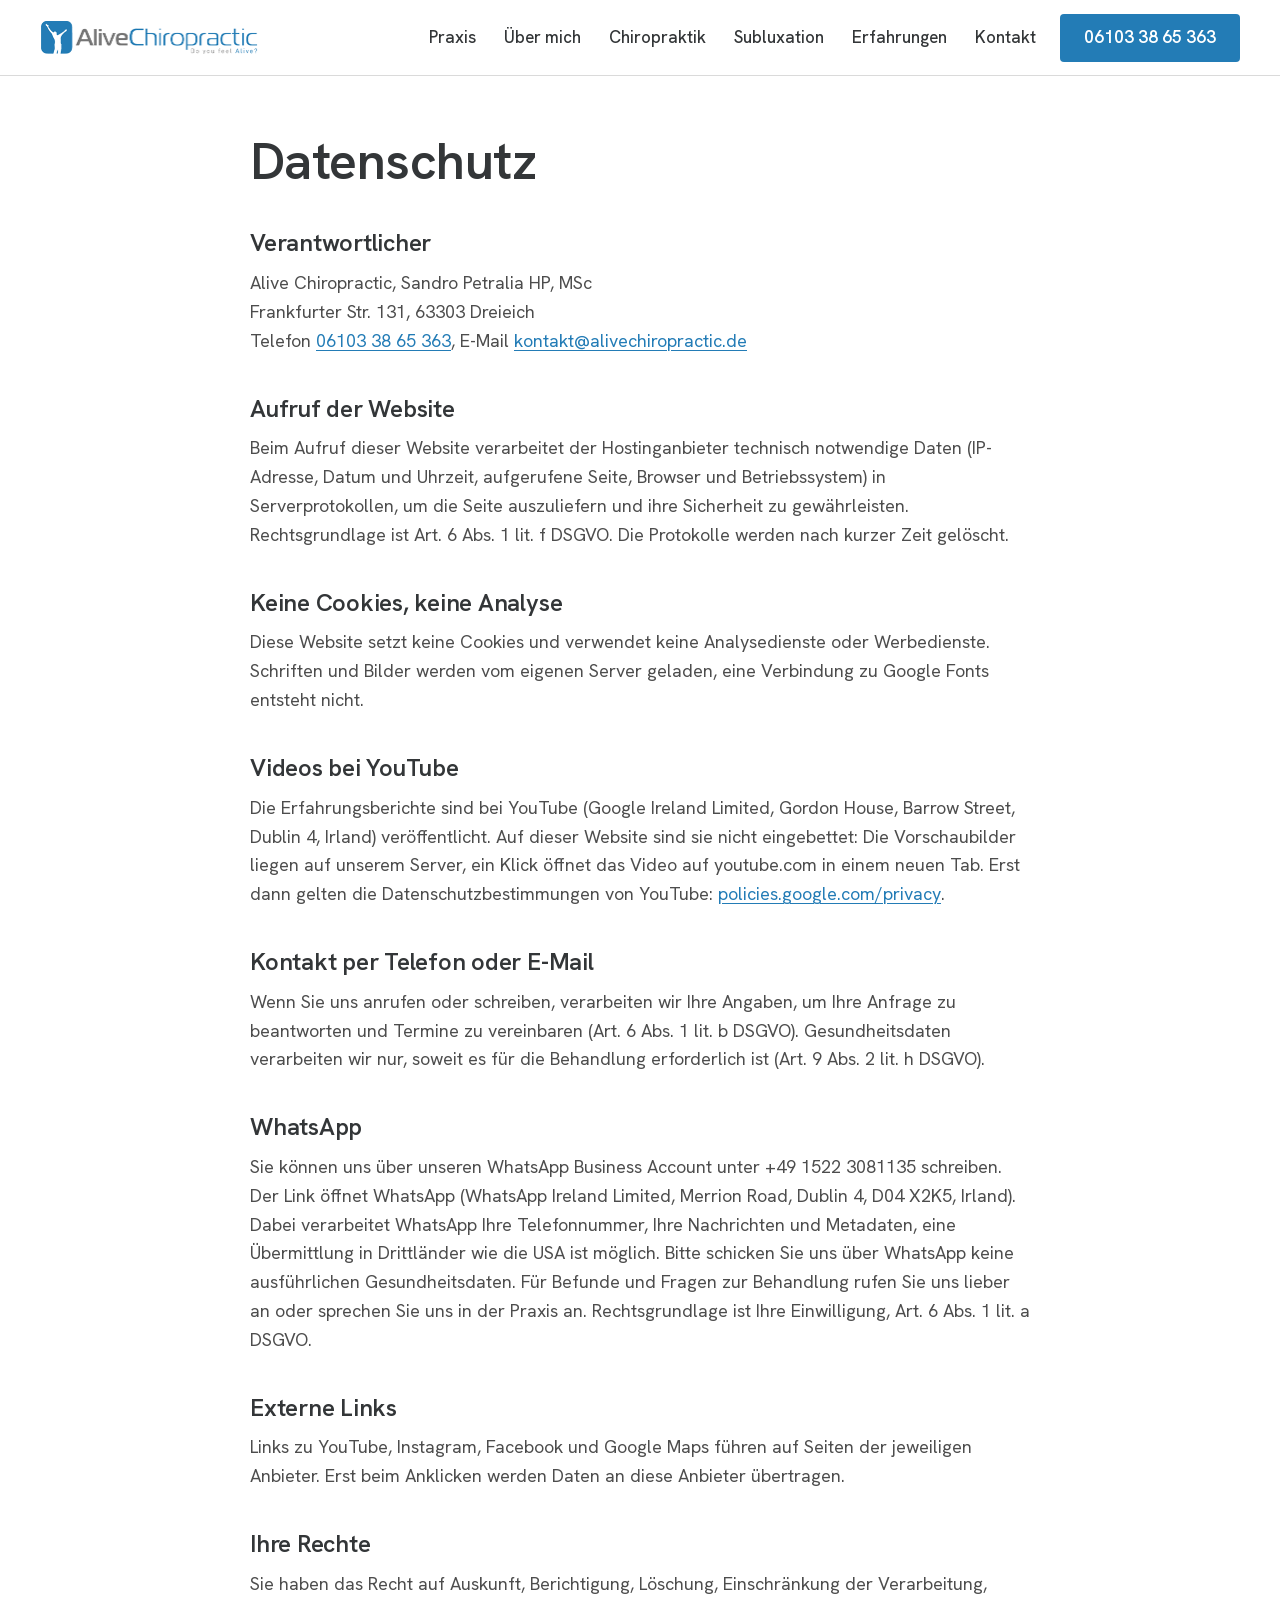
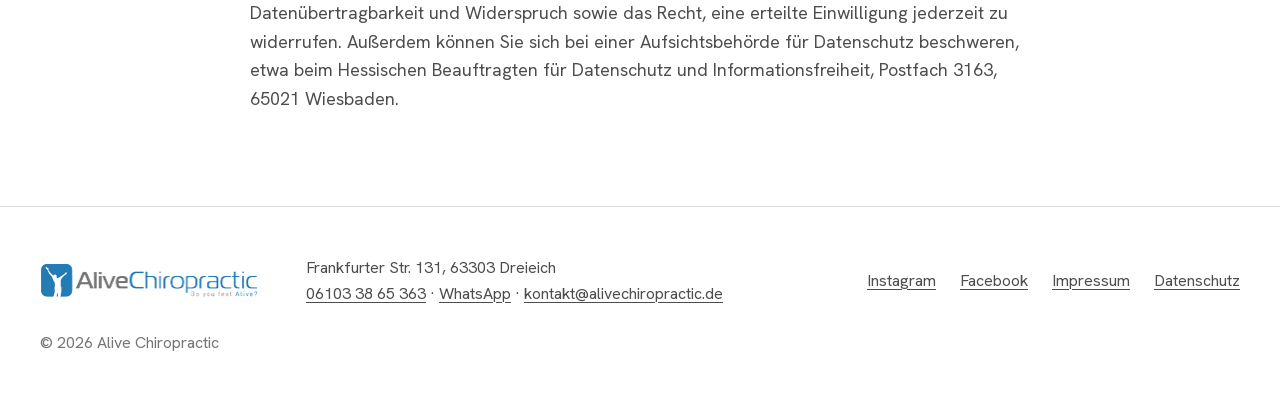
==== commit 878508d0: "Vorschau aktualisiert" ====
--- a/datenschutz.html
+++ b/datenschutz.html
@@ -41,6 +41,8 @@
 <p>Die Erfahrungsberichte sind bei YouTube (Google Ireland Limited, Gordon House, Barrow Street, Dublin 4, Irland) veröffentlicht. Auf dieser Website sind sie nicht eingebettet: Die Vorschaubilder liegen auf unserem Server, ein Klick öffnet das Video auf youtube.com in einem neuen Tab. Erst dann gelten die Datenschutzbestimmungen von YouTube: <a href="https://policies.google.com/privacy" target="_blank" rel="noopener">policies.google.com/privacy</a>.</p>
 <h2>Kontakt per Telefon oder E-Mail</h2>
 <p>Wenn Sie uns anrufen oder schreiben, verarbeiten wir Ihre Angaben, um Ihre Anfrage zu beantworten und Termine zu vereinbaren (Art. 6 Abs. 1 lit. b DSGVO). Gesundheitsdaten verarbeiten wir nur, soweit es für die Behandlung erforderlich ist (Art. 9 Abs. 2 lit. h DSGVO).</p>
+<h2>WhatsApp</h2>
+<p>Sie können uns über unseren WhatsApp Business Account unter +49 1522 3081135 schreiben. Der Link öffnet WhatsApp (WhatsApp Ireland Limited, Merrion Road, Dublin 4, D04 X2K5, Irland). Dabei verarbeitet WhatsApp Ihre Telefonnummer, Ihre Nachrichten und Metadaten, eine Übermittlung in Drittländer wie die USA ist möglich. Bitte schicken Sie uns über WhatsApp keine ausführlichen Gesundheitsdaten. Für Befunde und Fragen zur Behandlung rufen Sie uns lieber an oder sprechen Sie uns in der Praxis an. Rechtsgrundlage ist Ihre Einwilligung, Art. 6 Abs. 1 lit. a DSGVO.</p>
 <h2>Externe Links</h2>
 <p>Links zu YouTube, Instagram, Facebook und Google Maps führen auf Seiten der jeweiligen Anbieter. Erst beim Anklicken werden Daten an diese Anbieter übertragen.</p>
 <h2>Ihre Rechte</h2>
@@ -51,7 +53,7 @@
 <footer class="fuss">
   <div class="wrap fuss-in">
     <img class="fuss-logo" src="img/logo.png" alt="Alive Chiropractic" width="437" height="66" loading="lazy">
-    <p>Frankfurter Str. 131, 63303 Dreieich<br><a href="tel:+4961033865363">06103 38 65 363</a> · <a href="mailto:kontakt@alivechiropractic.de">kontakt@alivechiropractic.de</a></p>
+    <p>Frankfurter Str. 131, 63303 Dreieich<br><a href="tel:+4961033865363">06103 38 65 363</a> · <a href="https://wa.me/4915223081135" target="_blank" rel="noopener">WhatsApp</a> · <a href="mailto:kontakt@alivechiropractic.de">kontakt@alivechiropractic.de</a></p>
     <nav class="fuss-nav" aria-label="Weitere Links">
       <a href="https://www.instagram.com/alivechiropractic/" target="_blank" rel="noopener">Instagram</a>
       <a href="https://www.facebook.com/alivechiropractic/" target="_blank" rel="noopener">Facebook</a>
--- a/css/style.css
+++ b/css/style.css
@@ -37,6 +37,8 @@
 .btn-linie { border-color: rgba(255,255,255,.85); color: var(--weiss); }
 .btn-linie:hover { background: rgba(255,255,255,.14); color: var(--weiss); }
 .btn-dunkel { border-color: #1E2124; color: #1E2124; background: rgba(255,255,255,.35); }
+.btn-whatsapp { background: #1F8F4E; color: var(--weiss); }
+.btn-whatsapp:hover { background: #18773F; color: var(--weiss); }
 .btn-dunkel:hover { background: rgba(255,255,255,.7); color: #1E2124; }
 .pfeil { font-weight: 600; text-decoration: none; }
 .pfeil::after { content: " →"; }
@@ -129,7 +131,7 @@
 
 /* Über mich: graue Fläche, Name links mit Foto, Text und Faktentabelle rechts */
 .grau { background: var(--hell); }
-.person img { width: 100%; margin-top: 28px; border-radius: 4px; }
+.person img { width: 100%; max-width: 440px; margin-top: 28px; border-radius: 4px; }
 .fakten { margin-top: 12px; border-top: 1px solid var(--linie); }
 .fakten div { display: grid; gap: 2px; padding: 14px 0; border-bottom: 1px solid var(--linie); }
 .fakten dt { font-weight: 600; color: var(--text); }
